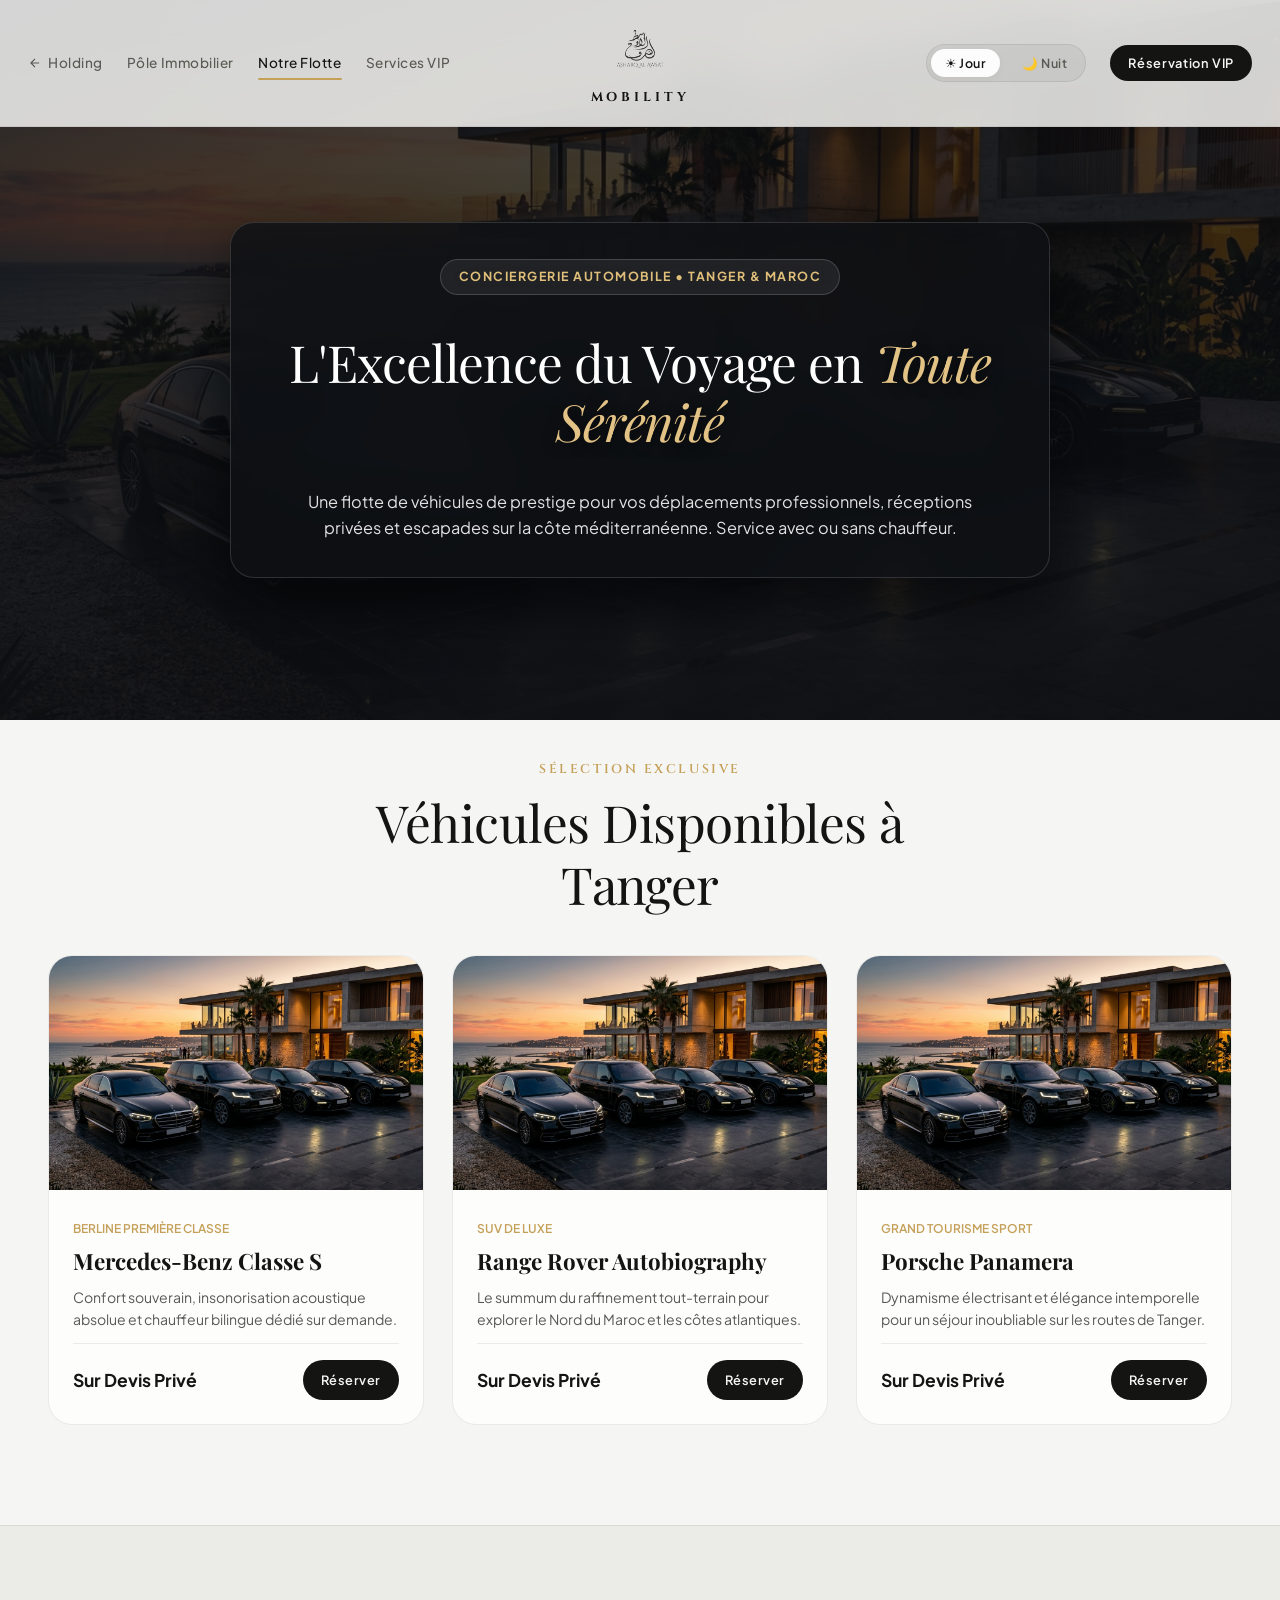
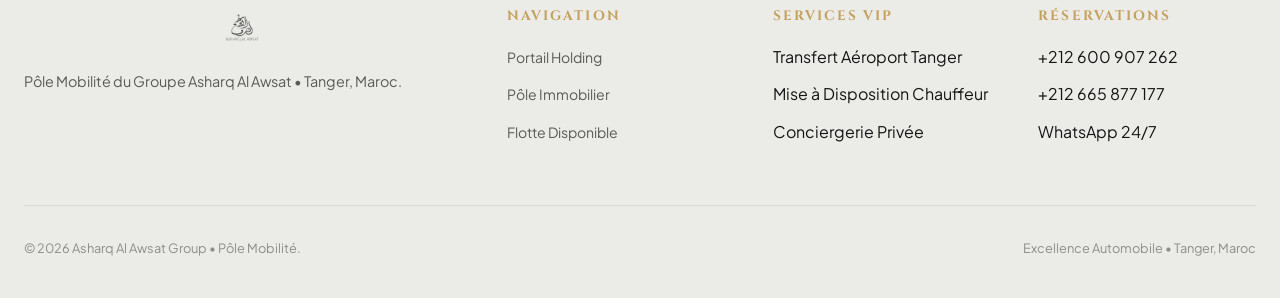
==== car-rental.html @ 219b1d90 "feat: initial commit for Asharq Al Awsat Group Holding website" ====
<!DOCTYPE html>
<html lang="fr" data-theme="dark">
<head>
  <meta charset="UTF-8">
  <meta name="viewport" content="width=device-width, initial-scale=1.0">
  <title>Asharq Al Awsat Group | Pôle Mobilité & Location de Voitures de Prestige</title>
  <meta name="description" content="Asharq Mobility — Flotte de véhicules de luxe, SUV d'exception et services de chauffeur privé à Tanger et aéroport Ibn Battouta.">
  <link rel="icon" type="image/png" href="assets/emblem_gold.png">
  <link rel="stylesheet" href="styles/theme.css">
  <link rel="stylesheet" href="styles/main.css">
  <style>
    .fleet-hero {
      position: relative;
      min-height: 80vh;
      display: flex;
      align-items: center;
      justify-content: center;
      text-align: center;
      padding: 140px 24px 60px;
      overflow: hidden;
    }
    .fleet-hero .hero-backdrop {
      position: absolute;
      inset: 0;
      background-size: cover;
      background-position: center;
      filter: brightness(0.65);
      transform: scale(1.04);
      z-index: 1;
    }
    .fleet-hero .hero-overlay {
      position: absolute;
      inset: 0;
      background: linear-gradient(180deg, rgba(14, 16, 20, 0.6) 0%, rgba(14, 16, 20, 0.85) 100%);
      z-index: 2;
    }
    .fleet-hero .hero-content {
      position: relative;
      z-index: 3;
      max-width: 820px;
      margin: 0 auto;
      padding: 36px 32px;
      border-radius: 24px;
      background: rgba(14, 16, 20, 0.82);
      backdrop-filter: blur(28px);
      -webkit-backdrop-filter: blur(28px);
      border: 1px solid rgba(255, 255, 255, 0.14);
      box-shadow: 0 24px 60px rgba(0, 0, 0, 0.6);
    }
    .fleet-hero .hero-badge {
      display: inline-flex;
      align-items: center;
      gap: 8px;
      padding: 7px 18px;
      border-radius: 9999px;
      background: rgba(255, 255, 255, 0.08);
      border: 1px solid rgba(255, 255, 255, 0.16);
      color: var(--gold-light, #DFBF7A);
      font-size: 0.78rem;
      font-weight: 700;
      letter-spacing: 0.12em;
      text-transform: uppercase;
      margin-bottom: 14px;
    }
    .fleet-hero .hero-title {
      font-family: var(--font-serif);
      font-size: clamp(2rem, 5vw, 3.2rem);
      font-weight: 400;
      line-height: 1.15;
      color: #FFFFFF !important;
      letter-spacing: -0.02em;
      margin: 0;
    }
    .fleet-hero .hero-title em {
      font-style: italic;
      color: #E2C285 !important;
      text-shadow: 0 2px 14px rgba(0, 0, 0, 0.6);
    }
    .fleet-hero .hero-description {
      color: rgba(255, 255, 255, 0.88) !important;
      max-width: 680px;
      margin: 14px auto 0;
      font-size: 1.02rem;
      line-height: 1.6;
    }
    .fleet-grid {
      display: grid;
      grid-template-columns: repeat(3, 1fr);
      gap: 28px;
      max-width: 1400px;
      margin: 40px auto 100px;
      padding: 0 24px;
    }
    .fleet-card {
      background: var(--bg-card);
      border: 1px solid var(--border-subtle);
      border-radius: var(--radius-lg);
      overflow: hidden;
      display: flex;
      flex-direction: column;
      transition: var(--transition-smooth);
    }
    .fleet-card:hover {
      transform: translateY(-6px);
      box-shadow: var(--shadow-lg);
      border-color: var(--border-gold);
    }
    .fleet-card-img {
      aspect-ratio: 16 / 10;
      width: 100%;
      object-fit: cover;
    }
    .fleet-card-body {
      padding: 24px;
      display: flex;
      flex-direction: column;
      gap: 12px;
      flex: 1;
      justify-content: space-between;
    }
    @media (max-width: 992px) {
      .fleet-grid {
        grid-template-columns: 1fr;
      }
    }
    @media (max-width: 768px) {
      .header-container {
        padding: 10px 14px !important;
        display: flex !important;
        justify-content: space-between !important;
        align-items: center !important;
      }
      .brand-center-logo .logo-img {
        height: 42px !important;
      }
      .control-pills {
        display: none !important;
      }
      .btn-portal-switch {
        padding: 8px 14px !important;
        font-size: 0.75rem !important;
        white-space: nowrap !important;
      }
      .fleet-hero {
        padding: 100px 14px 40px !important;
        min-height: auto !important;
      }
      .fleet-hero .hero-content {
        padding: 22px 16px !important;
        border-radius: 20px !important;
      }
      .fleet-hero .hero-title {
        font-size: 1.85rem !important;
      }
      .fleet-hero .hero-description {
        font-size: 0.9rem !important;
      }
      .fleet-grid {
        padding: 0 14px !important;
        gap: 20px !important;
        margin: 24px auto 60px !important;
      }
      .fleet-card-body {
        padding: 20px 16px !important;
      }
      .fleet-card h3 {
        font-size: 1.25rem !important;
      }
    }
  </style>
</head>
<body>

  <!-- Atmos Boot Loader -->
  <div id="boot-loader" aria-hidden="true">
    <div class="loader-inner">
      <div class="loader-row">
        <div class="loader-brand">
          <img src="assets/emblem_gold.png" alt="Asharq Emblem" class="loader-emblem">
          <span class="loader-title">Asharq Group</span>
        </div>
        <div class="loader-count">00</div>
      </div>
      <div class="loader-track">
        <div class="loader-bar"></div>
      </div>
      <p class="loader-tagline">Mobilité d'Exception & Flotte Prestige • Tanger, Maroc</p>
    </div>
  </div>

  <!-- Master Site Header -->
  <header class="site-header">
    <div class="header-container">
      <nav class="nav-left">
        <a href="index.html" class="nav-link" style="display: inline-flex; align-items: center; gap: 6px;">
          <svg width="14" height="14" viewBox="0 0 24 24" fill="none" stroke="currentColor" stroke-width="2"><path d="M19 12H5M12 19l-7-7 7-7"/></svg>
          <span>Holding</span>
        </a>
        <a href="real-estate.html" class="nav-link">Pôle Immobilier</a>
        <a href="#flotte" class="nav-link active">Notre Flotte</a>
        <a href="#services" class="nav-link">Services VIP</a>
      </nav>

      <a href="index.html" class="brand-center-logo" aria-label="Asharq Al Awsat Group">
        <img src="assets/logo_dark.png" alt="Asharq Al Awsat Group" class="logo-img">
        <span class="brand-text">Mobility</span>
      </a>

      <div class="nav-right">
        <div class="control-pills">
          <button type="button" class="btn-pill" data-theme-btn="light">☀️ Jour</button>
          <button type="button" class="btn-pill active" data-theme-btn="dark">🌙 Nuit</button>
        </div>
        <a href="https://wa.me/212600907262?text=Bonjour,%20je%20souhaite%20réserver%20un%20véhicule%20prestige" target="_blank" class="btn-portal-switch">
          <span>Réservation VIP</span>
        </a>
      </div>
    </div>
  </header>

  <main>
    <section class="fleet-hero">
      <div class="hero-backdrop" style="background-image: url('assets/fleet.jpg');"></div>
      <div class="hero-overlay"></div>
      <div class="hero-content">
        <div class="hero-badge">
          <span>Conciergerie Automobile • Tanger & Maroc</span>
        </div>
        <h1 class="hero-title">
          L'Excellence du Voyage en <em>Toute Sérénité</em>
        </h1>
        <p class="hero-description">
          Une flotte de véhicules de prestige pour vos déplacements professionnels, réceptions privées et escapades sur la côte méditerranéenne. Service avec ou sans chauffeur.
        </p>
      </div>
    </section>

    <!-- Fleet Grid -->
    <section id="flotte" style="max-width: 1400px; margin: 0 auto; padding: 40px 24px 0;">
      <div style="text-align: center; max-width: 650px; margin: 0 auto 32px;">
        <span class="section-tag">Sélection Exclusive</span>
        <h2 class="section-heading">Véhicules Disponibles à Tanger</h2>
      </div>

      <div class="fleet-grid">
        <!-- Car 1 -->
        <article class="fleet-card">
          <img src="assets/fleet.jpg" alt="Mercedes-Benz S-Class" class="fleet-card-img">
          <div class="fleet-card-body">
            <div>
              <span style="font-size: 0.75rem; color: var(--gold-primary); text-transform: uppercase; font-weight: 600;">Berline Première Classe</span>
              <h3 style="font-family: var(--font-serif); font-size: 1.4rem; margin-top: 4px;">Mercedes-Benz Classe S</h3>
              <p style="color: var(--text-secondary); font-size: 0.88rem; margin-top: 6px;">
                Confort souverain, insonorisation acoustique absolue et chauffeur bilingue dédié sur demande.
              </p>
            </div>
            <div style="display: flex; justify-content: space-between; align-items: center; border-top: 1px solid var(--border-subtle); padding-top: 16px;">
              <span style="font-weight: 700; color: var(--text-primary); font-size: 1.1rem;">Sur Devis Privé</span>
              <a href="https://wa.me/212600907262?text=Bonjour,%20réservation%20Mercedes%20Classe%20S" target="_blank" class="btn-primary" style="padding: 10px 18px; font-size: 0.8rem;">
                Réserver
              </a>
            </div>
          </div>
        </article>

        <!-- Car 2 -->
        <article class="fleet-card">
          <img src="assets/fleet.jpg" alt="Range Rover Autobiography" class="fleet-card-img">
          <div class="fleet-card-body">
            <div>
              <span style="font-size: 0.75rem; color: var(--gold-primary); text-transform: uppercase; font-weight: 600;">SUV de Luxe</span>
              <h3 style="font-family: var(--font-serif); font-size: 1.4rem; margin-top: 4px;">Range Rover Autobiography</h3>
              <p style="color: var(--text-secondary); font-size: 0.88rem; margin-top: 6px;">
                Le summum du raffinement tout-terrain pour explorer le Nord du Maroc et les côtes atlantiques.
              </p>
            </div>
            <div style="display: flex; justify-content: space-between; align-items: center; border-top: 1px solid var(--border-subtle); padding-top: 16px;">
              <span style="font-weight: 700; color: var(--text-primary); font-size: 1.1rem;">Sur Devis Privé</span>
              <a href="https://wa.me/212600907262?text=Bonjour,%20réservation%20Range%20Rover" target="_blank" class="btn-primary" style="padding: 10px 18px; font-size: 0.8rem;">
                Réserver
              </a>
            </div>
          </div>
        </article>

        <!-- Car 3 -->
        <article class="fleet-card">
          <img src="assets/fleet.jpg" alt="Porsche Panamera" class="fleet-card-img">
          <div class="fleet-card-body">
            <div>
              <span style="font-size: 0.75rem; color: var(--gold-primary); text-transform: uppercase; font-weight: 600;">Grand Tourisme Sport</span>
              <h3 style="font-family: var(--font-serif); font-size: 1.4rem; margin-top: 4px;">Porsche Panamera</h3>
              <p style="color: var(--text-secondary); font-size: 0.88rem; margin-top: 6px;">
                Dynamisme électrisant et élégance intemporelle pour un séjour inoubliable sur les routes de Tanger.
              </p>
            </div>
            <div style="display: flex; justify-content: space-between; align-items: center; border-top: 1px solid var(--border-subtle); padding-top: 16px;">
              <span style="font-weight: 700; color: var(--text-primary); font-size: 1.1rem;">Sur Devis Privé</span>
              <a href="https://wa.me/212600907262?text=Bonjour,%20réservation%20Porsche%20Panamera" target="_blank" class="btn-primary" style="padding: 10px 18px; font-size: 0.8rem;">
                Réserver
              </a>
            </div>
          </div>
        </article>
      </div>
    </section>
  </main>

  <footer class="site-footer">
    <div class="footer-container">
      <div class="footer-brand-col">
        <img src="assets/logo_dark.png" alt="Asharq Al Awsat Group" class="footer-logo-img">
        <p style="color: var(--text-secondary); font-size: 0.9rem;">
          Pôle Mobilité du Groupe Asharq Al Awsat • Tanger, Maroc.
        </p>
      </div>

      <div>
        <h4 class="footer-col-title">Navigation</h4>
        <ul class="footer-nav-list">
          <li><a href="index.html">Portail Holding</a></li>
          <li><a href="real-estate.html">Pôle Immobilier</a></li>
          <li><a href="#flotte">Flotte Disponible</a></li>
        </ul>
      </div>

      <div>
        <h4 class="footer-col-title">Services VIP</h4>
        <ul class="footer-nav-list">
          <li>Transfert Aéroport Tanger</li>
          <li>Mise à Disposition Chauffeur</li>
          <li>Conciergerie Privée</li>
        </ul>
      </div>

      <div>
        <h4 class="footer-col-title">Réservations</h4>
        <ul class="footer-nav-list">
          <li>+212 600 907 262</li>
          <li>+212 665 877 177</li>
          <li>WhatsApp 24/7</li>
        </ul>
      </div>
    </div>

    <div class="footer-bottom-row">
      <div>© 2026 Asharq Al Awsat Group • Pôle Mobilité.</div>
      <div>Excellence Automobile • Tanger, Maroc</div>
    </div>
  </footer>

  <script src="js/app.js"></script>
</body>
</html>
---- styles/theme.css ----
/* Asharq Al Awsat Group — Design Tokens & Theme Engine
   Inspired by Atmos Gallery & Apple Human Interface Guidelines */

@import url('https://fonts.googleapis.com/css2?family=Plus+Jakarta+Sans:wght@300;400;500;600;700&family=Playfair+Display:ital,wght@0,400;0,600;1,400&family=Cinzel:wght@400;500;600;700&display=swap');

:root {
  /* Common Brand Colors */
  --gold-primary: #C5A059;
  --gold-light: #DFBF7A;
  --gold-dark: #9E7D36;
  --gold-glow: rgba(197, 160, 89, 0.25);
  
  /* Font Stacks */
  --font-sans: 'Plus Jakarta Sans', system-ui, -apple-system, BlinkMacSystemFont, 'Segoe UI', Roboto, sans-serif;
  --font-serif: 'Playfair Display', Georgia, serif;
  --font-display: 'Cinzel', 'Playfair Display', Georgia, serif;

  /* Default Light Theme Tokens (Atmos Inspired: #F5F5F3 surface) */
  --bg-primary: #F5F5F3;
  --bg-secondary: #EBEBE8;
  --bg-tertiary: #E2E2DE;
  --bg-card: rgba(255, 255, 255, 0.75);
  --bg-card-hover: rgba(255, 255, 255, 0.95);
  
  --text-primary: #141413;
  --text-secondary: #5A5A55;
  --text-muted: #8E8E88;
  
  --border-subtle: rgba(20, 20, 19, 0.08);
  --border-medium: rgba(20, 20, 19, 0.16);
  --border-gold: rgba(197, 160, 89, 0.35);

  --glass-bg: rgba(245, 245, 243, 0.75);
  --glass-border: rgba(255, 255, 255, 0.6);
  --glass-shadow: 0 20px 40px rgba(0, 0, 0, 0.04);
  
  --nav-bg: rgba(245, 245, 243, 0.85);
  --badge-bg: rgba(20, 20, 19, 0.05);

  --loader-bg: #F5F5F3;
  --loader-ink: #141413;
  --loader-track: rgba(20, 20, 19, 0.12);

  --shadow-sm: 0 2px 8px rgba(0, 0, 0, 0.04);
  --shadow-md: 0 12px 32px rgba(0, 0, 0, 0.06);
  --shadow-lg: 0 24px 64px rgba(0, 0, 0, 0.08);

  --radius-sm: 8px;
  --radius-md: 16px;
  --radius-lg: 24px;
  --radius-full: 9999px;
  
  --transition-smooth: all 0.4s cubic-bezier(0.16, 1, 0.3, 1);
  --transition-fast: all 0.2s cubic-bezier(0.16, 1, 0.3, 1);
}

/* Dark / Night Mode Tokens (Atmos Inspired: #141413 ground) */
[data-theme="dark"] {
  --bg-primary: #141413;
  --bg-secondary: #1C1B1A;
  --bg-tertiary: #262524;
  --bg-card: rgba(28, 27, 26, 0.7);
  --bg-card-hover: rgba(38, 37, 36, 0.85);

  --text-primary: #F3F3EF;
  --text-secondary: #A8A8A2;
  --text-muted: #6B6B66;

  --border-subtle: rgba(243, 243, 239, 0.08);
  --border-medium: rgba(243, 243, 239, 0.16);
  --border-gold: rgba(197, 160, 89, 0.35);

  --glass-bg: rgba(20, 20, 19, 0.75);
  --glass-border: rgba(255, 255, 255, 0.08);
  --glass-shadow: 0 24px 48px rgba(0, 0, 0, 0.4);

  --nav-bg: rgba(20, 20, 19, 0.85);
  --badge-bg: rgba(255, 255, 255, 0.06);

  --loader-bg: #141413;
  --loader-ink: #F3F3EF;
  --loader-track: rgba(255, 255, 255, 0.15);

  --shadow-sm: 0 2px 10px rgba(0, 0, 0, 0.3);
  --shadow-md: 0 16px 40px rgba(0, 0, 0, 0.45);
  --shadow-lg: 0 32px 80px rgba(0, 0, 0, 0.6);
}

/* Base Reset & Core Typography */
*, *::before, *::after {
  box-sizing: border-box;
  margin: 0;
  padding: 0;
}

html {
  font-family: var(--font-sans);
  background-color: var(--bg-primary);
  color: var(--text-primary);
  scroll-behavior: smooth;
  -webkit-font-smoothing: antialiased;
  -moz-osx-font-smoothing: grayscale;
  transition: background-color 0.4s ease, color 0.4s ease;
}

body {
  min-height: 100vh;
  line-height: 1.6;
  overflow-x: hidden;
  background-color: var(--bg-primary);
  color: var(--text-primary);
}

a {
  color: inherit;
  text-decoration: none;
}

img {
  max-width: 100%;
  display: block;
}

button {
  font-family: inherit;
  cursor: pointer;
  border: none;
  background: none;
}
---- styles/main.css ----
/* Asharq Al Awsat Group — Master Component & Interactive Styles */

/* ==========================================================================
   1. Atmos-Inspired Boot Loader
   ========================================================================== */
#boot-loader {
  position: fixed;
  inset: 0;
  z-index: 9999;
  background-color: var(--loader-bg);
  color: var(--loader-ink);
  display: flex;
  flex-direction: column;
  justify-content: center;
  align-items: center;
  transition: opacity 0.8s cubic-bezier(0.16, 1, 0.3, 1), 
              visibility 0.8s cubic-bezier(0.16, 1, 0.3, 1);
  will-change: opacity, transform;
}

#boot-loader.loader-hidden {
  opacity: 0;
  visibility: hidden;
  pointer-events: none;
}

.loader-inner {
  width: 90%;
  max-width: 480px;
  display: flex;
  flex-direction: column;
  gap: 28px;
}

.loader-row {
  display: flex;
  justify-content: space-between;
  align-items: flex-end;
}

.loader-brand {
  display: flex;
  align-items: center;
  gap: 14px;
}

.loader-emblem {
  width: 42px;
  height: 42px;
  object-fit: contain;
}

.loader-title {
  font-family: var(--font-display);
  font-size: 0.95rem;
  letter-spacing: 0.15em;
  text-transform: uppercase;
  color: var(--loader-ink);
  font-weight: 600;
}

.loader-count {
  font-family: var(--font-sans);
  font-size: clamp(2.5rem, 5vw, 3.8rem);
  font-weight: 300;
  letter-spacing: -0.04em;
  line-height: 1;
  font-variant-numeric: tabular-nums;
  color: var(--loader-ink);
}

.loader-track {
  width: 100%;
  height: 2px;
  background-color: var(--loader-track);
  overflow: hidden;
  border-radius: var(--radius-full);
}

.loader-bar {
  width: 100%;
  height: 100%;
  background: linear-gradient(90deg, var(--loader-ink) 0%, var(--gold-primary) 100%);
  transform-origin: left center;
  transform: scaleX(0);
  transition: transform 0.08s linear;
}

.loader-tagline {
  font-size: 0.8rem;
  letter-spacing: 0.1em;
  text-transform: uppercase;
  color: var(--text-muted);
  text-align: center;
}

/* ==========================================================================
   2. Master Header & Navigation (Centered Logo)
   ========================================================================== */
.site-header {
  position: fixed;
  top: 0;
  left: 0;
  right: 0;
  z-index: 100;
  backdrop-filter: blur(20px);
  -webkit-backdrop-filter: blur(20px);
  background-color: var(--nav-bg);
  border-bottom: 1px solid var(--border-subtle);
  transition: var(--transition-smooth);
}

.header-container {
  max-width: 1440px;
  margin: 0 auto;
  padding: 12px 28px;
  display: grid;
  grid-template-columns: 1fr auto 1fr;
  align-items: center;
}

.nav-left, .nav-right {
  display: flex;
  align-items: center;
  gap: 24px;
}

.nav-right {
  justify-content: flex-end;
}

.nav-link {
  font-size: 0.85rem;
  font-weight: 500;
  letter-spacing: 0.04em;
  color: var(--text-secondary);
  transition: var(--transition-fast);
  position: relative;
  padding: 6px 0;
}

.nav-link:hover, .nav-link.active {
  color: var(--text-primary);
}

.nav-link.active::after {
  content: '';
  position: absolute;
  bottom: 0;
  left: 0;
  width: 100%;
  height: 2px;
  background-color: var(--gold-primary);
  border-radius: 2px;
}

/* Centered Master Logo Lockup */
.brand-center-logo {
  display: flex;
  flex-direction: column;
  align-items: center;
  justify-content: center;
  text-align: center;
  padding: 6px 20px;
  transition: transform 0.3s cubic-bezier(0.16, 1, 0.3, 1);
}

.brand-center-logo:hover {
  transform: scale(1.04);
}

.brand-center-logo .logo-img {
  height: 68px;
  width: auto;
  max-width: 220px;
  object-fit: contain;
  transition: filter 0.4s ease;
}

.brand-center-logo .brand-text {
  font-family: var(--font-display);
  font-size: 0.8rem;
  font-weight: 700;
  letter-spacing: 0.3em;
  text-transform: uppercase;
  margin-top: 2px;
  color: var(--text-primary);
}

/* Theme Toggle & Touch Mode Switchers */
.control-pills {
  display: flex;
  align-items: center;
  gap: 8px;
  background: var(--badge-bg);
  padding: 4px;
  border-radius: var(--radius-full);
  border: 1px solid var(--border-subtle);
}

.btn-pill {
  display: inline-flex;
  align-items: center;
  gap: 6px;
  padding: 6px 14px;
  border-radius: var(--radius-full);
  font-size: 0.78rem;
  font-weight: 600;
  letter-spacing: 0.04em;
  color: var(--text-secondary);
  transition: var(--transition-fast);
}

.btn-pill:hover {
  color: var(--text-primary);
}

.btn-pill.active {
  background: var(--bg-card-hover);
  color: var(--text-primary);
  box-shadow: var(--shadow-sm);
}

/* Language & Portal Switcher */
.btn-portal-switch {
  display: inline-flex;
  align-items: center;
  gap: 8px;
  padding: 8px 18px;
  background: var(--text-primary);
  color: var(--bg-primary);
  font-size: 0.8rem;
  font-weight: 600;
  letter-spacing: 0.05em;
  border-radius: var(--radius-full);
  transition: var(--transition-fast);
}

.btn-portal-switch:hover {
  opacity: 0.9;
  transform: translateY(-1px);
}

/* ==========================================================================
   3. Hero Sections
   ========================================================================== */
.hero-holding {
  position: relative;
  min-height: 90vh;
  display: flex;
  align-items: center;
  justify-content: center;
  text-align: center;
  padding: 140px 24px 80px;
  overflow: hidden;
}

.hero-backdrop {
  position: absolute;
  inset: 0;
  background-size: cover;
  background-position: center;
  filter: brightness(0.78);
  transform: scale(1.05);
  animation: heroSubtleZoom 20s infinite alternate ease-in-out;
  z-index: 1;
}

[data-theme="dark"] .hero-backdrop {
  filter: brightness(0.48);
}

@keyframes heroSubtleZoom {
  0% { transform: scale(1); }
  100% { transform: scale(1.06); }
}

.hero-overlay {
  position: absolute;
  inset: 0;
  background: radial-gradient(circle at center, transparent 20%, var(--bg-primary) 95%),
              linear-gradient(to bottom, rgba(20,20,19,0.2) 0%, var(--bg-primary) 96%);
  z-index: 2;
}

[data-theme="dark"] .hero-overlay {
  background: radial-gradient(circle at center, rgba(20,20,19,0.6) 10%, var(--bg-primary) 95%),
              linear-gradient(to bottom, rgba(20,20,19,0.7) 0%, var(--bg-primary) 98%);
}

.hero-content {
  position: relative;
  z-index: 3;
  max-width: 960px;
  display: flex;
  flex-direction: column;
  align-items: center;
  gap: 24px;
}

.hero-badge {
  display: inline-flex;
  align-items: center;
  gap: 10px;
  padding: 8px 20px;
  background: var(--glass-bg);
  border: 1px solid var(--border-gold);
  border-radius: var(--radius-full);
  font-size: 0.8rem;
  letter-spacing: 0.15em;
  text-transform: uppercase;
  color: var(--gold-primary);
  backdrop-filter: blur(12px);
  font-weight: 600;
}

.hero-title {
  font-family: var(--font-serif);
  font-size: clamp(2.5rem, 6vw, 4.8rem);
  font-weight: 400;
  line-height: 1.15;
  letter-spacing: -0.02em;
  color: var(--text-primary);
}

.hero-title em {
  font-family: var(--font-serif);
  font-style: italic;
  color: var(--gold-primary);
}

.hero-description {
  font-size: clamp(1rem, 1.8vw, 1.25rem);
  color: var(--text-secondary);
  max-width: 720px;
  line-height: 1.6;
}

.hero-cta-group {
  display: flex;
  flex-wrap: wrap;
  gap: 16px;
  justify-content: center;
  margin-top: 12px;
}

.btn-primary {
  padding: 14px 32px;
  background: var(--text-primary);
  color: var(--bg-primary);
  border-radius: var(--radius-full);
  font-size: 0.9rem;
  font-weight: 600;
  letter-spacing: 0.04em;
  transition: var(--transition-fast);
  display: inline-flex;
  align-items: center;
  gap: 10px;
}

.btn-primary:hover {
  transform: translateY(-2px);
  box-shadow: var(--shadow-md);
  opacity: 0.92;
}

.btn-secondary {
  padding: 14px 32px;
  background: var(--glass-bg);
  color: var(--text-primary);
  border: 1px solid var(--border-medium);
  border-radius: var(--radius-full);
  font-size: 0.9rem;
  font-weight: 600;
  letter-spacing: 0.04em;
  backdrop-filter: blur(12px);
  transition: var(--transition-fast);
  display: inline-flex;
  align-items: center;
  gap: 10px;
}

.btn-secondary:hover {
  background: var(--bg-card-hover);
  border-color: var(--text-primary);
  transform: translateY(-2px);
}

/* ==========================================================================
   4. Our Story / Heritage Section
   ========================================================================== */
.section-story {
  padding: 120px 24px;
  max-width: 1320px;
  margin: 0 auto;
}

.section-tag {
  font-family: var(--font-display);
  font-size: 0.8rem;
  letter-spacing: 0.2em;
  text-transform: uppercase;
  color: var(--gold-primary);
  font-weight: 600;
  display: block;
  margin-bottom: 12px;
}

.section-heading {
  font-family: var(--font-serif);
  font-size: clamp(2rem, 4vw, 3.2rem);
  font-weight: 400;
  line-height: 1.2;
  letter-spacing: -0.01em;
  margin-bottom: 24px;
}

.story-grid {
  display: grid;
  grid-template-columns: 1.1fr 0.9fr;
  gap: 60px;
  align-items: center;
  margin-top: 48px;
}

.story-narrative {
  display: flex;
  flex-direction: column;
  gap: 24px;
  font-size: 1.1rem;
  color: var(--text-secondary);
}

.story-narrative p strong {
  color: var(--text-primary);
  font-weight: 600;
}

.story-quote {
  border-left: 2px solid var(--gold-primary);
  padding-left: 24px;
  font-family: var(--font-serif);
  font-size: 1.25rem;
  font-style: italic;
  color: var(--text-primary);
  margin: 16px 0;
}

.values-grid {
  display: grid;
  grid-template-columns: repeat(2, 1fr);
  gap: 20px;
}

.value-card {
  background: var(--bg-card);
  border: 1px solid var(--border-subtle);
  border-radius: var(--radius-md);
  padding: 32px 24px;
  transition: var(--transition-smooth);
}

.value-card:hover {
  background: var(--bg-card-hover);
  border-color: var(--border-gold);
  transform: translateY(-4px);
  box-shadow: var(--shadow-md);
}

.value-num {
  font-family: var(--font-display);
  font-size: 0.9rem;
  color: var(--gold-primary);
  font-weight: 600;
  margin-bottom: 8px;
}

.value-title {
  font-size: 1.2rem;
  font-weight: 600;
  margin-bottom: 8px;
  color: var(--text-primary);
}

.value-desc {
  font-size: 0.9rem;
  color: var(--text-secondary);
  line-height: 1.5;
}

/* ==========================================================================
   5. Our Activities / Sectors (Rental Car + Real Estate)
   ========================================================================== */
.section-activities {
  padding: 100px 24px;
  background-color: var(--bg-secondary);
  border-top: 1px solid var(--border-subtle);
  border-bottom: 1px solid var(--border-subtle);
}

.activities-container {
  max-width: 1320px;
  margin: 0 auto;
}

.activities-grid {
  display: grid;
  grid-template-columns: repeat(2, 1fr);
  gap: 32px;
  margin-top: 48px;
}

.activity-card {
  position: relative;
  border-radius: var(--radius-lg);
  overflow: hidden;
  background: var(--bg-primary);
  border: 1px solid var(--border-subtle);
  display: flex;
  flex-direction: column;
  transition: var(--transition-smooth);
  box-shadow: var(--shadow-sm);
}

.activity-card:hover {
  transform: translateY(-6px);
  box-shadow: var(--shadow-lg);
  border-color: var(--border-gold);
}

.activity-img-wrapper {
  position: relative;
  width: 100%;
  aspect-ratio: 16 / 10;
  overflow: hidden;
}

.activity-img-wrapper img {
  width: 100%;
  height: 100%;
  object-fit: cover;
  transition: transform 0.8s cubic-bezier(0.16, 1, 0.3, 1);
}

.activity-card:hover .activity-img-wrapper img {
  transform: scale(1.05);
}

.activity-badge {
  position: absolute;
  top: 20px;
  left: 20px;
  padding: 6px 14px;
  background: rgba(20, 20, 19, 0.7);
  color: #F3F3EF;
  backdrop-filter: blur(8px);
  border-radius: var(--radius-full);
  font-size: 0.75rem;
  letter-spacing: 0.1em;
  text-transform: uppercase;
  font-weight: 600;
}

.activity-badge.featured {
  background: var(--gold-primary);
  color: #141413;
}

.activity-content {
  padding: 32px;
  display: flex;
  flex-direction: column;
  flex: 1;
  justify-content: space-between;
}

.activity-header h3 {
  font-family: var(--font-serif);
  font-size: 1.8rem;
  font-weight: 400;
  margin-bottom: 12px;
}

.activity-header p {
  color: var(--text-secondary);
  font-size: 0.95rem;
  line-height: 1.6;
  margin-bottom: 24px;
}

.activity-stats {
  display: flex;
  gap: 24px;
  margin-bottom: 28px;
  padding-top: 16px;
  border-top: 1px solid var(--border-subtle);
}

.stat-item {
  display: flex;
  flex-direction: column;
}

.stat-val {
  font-size: 1.1rem;
  font-weight: 700;
  color: var(--text-primary);
}

.stat-lbl {
  font-size: 0.75rem;
  color: var(--text-muted);
  text-transform: uppercase;
  letter-spacing: 0.05em;
}

.activity-card-btn {
  display: inline-flex;
  align-items: center;
  justify-content: space-between;
  width: 100%;
  padding: 16px 24px;
  background: var(--text-primary);
  color: var(--bg-primary);
  border-radius: var(--radius-md);
  font-size: 0.9rem;
  font-weight: 600;
  letter-spacing: 0.04em;
  transition: var(--transition-fast);
}

.activity-card-btn:hover {
  background: var(--gold-primary);
  color: #141413;
}

/* ==========================================================================
   6. Real Estate Showcase (Atmos Touch / Night Mode)
   ========================================================================== */
.real-estate-view-controls {
  display: flex;
  justify-content: space-between;
  align-items: center;
  padding: 20px 24px;
  max-width: 1440px;
  margin: 100px auto 20px;
}

.view-mode-tabs {
  display: flex;
  gap: 8px;
  background: var(--bg-secondary);
  padding: 4px;
  border-radius: var(--radius-full);
}

.projects-stream {
  max-width: 1440px;
  margin: 0 auto;
  padding: 20px 24px 100px;
}

/* Grid Mode Layout */
.projects-grid {
  display: grid;
  grid-template-columns: repeat(3, 1fr);
  gap: 28px;
}

/* Touch / Card Stream Mode (Atmos feel) */
.touch-mode .projects-grid {
  display: flex;
  overflow-x: auto;
  scroll-snap-type: x mandatory;
  padding-bottom: 32px;
  gap: 32px;
}

.touch-mode .project-item-card {
  min-width: clamp(340px, 45vw, 540px);
  scroll-snap-align: center;
}

.project-item-card {
  background: var(--bg-card);
  border: 1px solid var(--border-subtle);
  border-radius: var(--radius-lg);
  overflow: hidden;
  display: flex;
  flex-direction: column;
  transition: var(--transition-smooth);
}

.project-item-card:hover {
  transform: translateY(-8px);
  border-color: var(--border-gold);
  box-shadow: var(--shadow-lg);
}

.project-media-wrapper {
  position: relative;
  aspect-ratio: 16 / 11;
  overflow: hidden;
}

.project-media-wrapper img {
  width: 100%;
  height: 100%;
  object-fit: cover;
  transition: transform 0.9s cubic-bezier(0.16, 1, 0.3, 1);
}

.project-item-card:hover .project-media-wrapper img {
  transform: scale(1.06);
}

.project-price-badge {
  position: absolute;
  bottom: 16px;
  right: 16px;
  padding: 8px 16px;
  background: rgba(20, 20, 19, 0.85);
  color: var(--gold-light);
  backdrop-filter: blur(12px);
  border-radius: var(--radius-full);
  font-weight: 700;
  font-size: 0.85rem;
  letter-spacing: 0.02em;
  border: 1px solid var(--border-gold);
}

.project-details {
  padding: 28px;
  display: flex;
  flex-direction: column;
  gap: 16px;
  flex: 1;
}

.project-tag-row {
  display: flex;
  justify-content: space-between;
  align-items: center;
}

.project-location {
  font-size: 0.78rem;
  letter-spacing: 0.1em;
  text-transform: uppercase;
  color: var(--text-muted);
  font-weight: 600;
}

.project-status {
  font-size: 0.72rem;
  padding: 4px 10px;
  background: var(--badge-bg);
  border-radius: var(--radius-full);
  color: var(--gold-primary);
  font-weight: 600;
}

.project-title {
  font-family: var(--font-serif);
  font-size: 1.6rem;
  font-weight: 400;
}

.project-summary {
  font-size: 0.9rem;
  color: var(--text-secondary);
  line-height: 1.55;
}

.specs-pill-list {
  display: flex;
  flex-wrap: wrap;
  gap: 8px;
  margin-top: 4px;
}

.spec-pill {
  font-size: 0.75rem;
  padding: 6px 12px;
  background: var(--bg-secondary);
  border-radius: var(--radius-sm);
  color: var(--text-secondary);
}

.project-actions {
  display: flex;
  gap: 12px;
  margin-top: 12px;
}

.btn-inspect {
  flex: 1;
  padding: 12px;
  text-align: center;
  background: var(--text-primary);
  color: var(--bg-primary);
  border-radius: var(--radius-sm);
  font-size: 0.85rem;
  font-weight: 600;
  transition: var(--transition-fast);
}

.btn-inspect:hover {
  background: var(--gold-primary);
  color: #141413;
}

.btn-whatsapp-direct {
  width: 44px;
  height: 44px;
  display: flex;
  align-items: center;
  justify-content: center;
  background: #25D366;
  color: white;
  border-radius: var(--radius-sm);
  font-size: 1.2rem;
  transition: var(--transition-fast);
}

.btn-whatsapp-direct:hover {
  transform: scale(1.05);
  box-shadow: 0 4px 12px rgba(37, 211, 102, 0.4);
}

/* ==========================================================================
   7. Inspection Modal & Drawer (Atmos style)
   ========================================================================== */
.modal-backdrop {
  position: fixed;
  inset: 0;
  z-index: 2000;
  background: rgba(0, 0, 0, 0.75);
  backdrop-filter: blur(12px);
  display: flex;
  align-items: center;
  justify-content: center;
  padding: 24px;
  opacity: 0;
  visibility: hidden;
  transition: opacity 0.4s ease, visibility 0.4s ease;
}

.modal-backdrop.modal-open {
  opacity: 1;
  visibility: visible;
}

.modal-sheet {
  background: var(--bg-primary);
  border: 1px solid var(--border-medium);
  border-radius: var(--radius-lg);
  width: 100%;
  max-width: 900px;
  max-height: 90vh;
  overflow-y: auto;
  box-shadow: var(--shadow-lg);
  transform: translateY(20px);
  transition: transform 0.4s cubic-bezier(0.16, 1, 0.3, 1);
  display: flex;
  flex-direction: column;
}

.modal-backdrop.modal-open .modal-sheet {
  transform: translateY(0);
}

.modal-header {
  padding: 24px 32px;
  border-bottom: 1px solid var(--border-subtle);
  display: flex;
  justify-content: space-between;
  align-items: center;
}

.modal-close-btn {
  font-size: 1.5rem;
  width: 36px;
  height: 36px;
  display: flex;
  align-items: center;
  justify-content: center;
  border-radius: var(--radius-full);
  background: var(--bg-secondary);
  color: var(--text-primary);
  transition: var(--transition-fast);
}

.modal-close-btn:hover {
  background: var(--border-medium);
}

.modal-body {
  padding: 32px;
  display: flex;
  flex-direction: column;
  gap: 28px;
}

.modal-gallery-carousel {
  width: 100%;
  aspect-ratio: 16 / 9;
  border-radius: var(--radius-md);
  overflow: hidden;
  background: #000;
  position: relative;
}

.modal-gallery-carousel img {
  width: 100%;
  height: 100%;
  object-fit: cover;
}

.modal-specs-table {
  width: 100%;
  border-collapse: collapse;
}

.modal-specs-table tr {
  border-bottom: 1px solid var(--border-subtle);
}

.modal-specs-table td {
  padding: 12px 0;
  font-size: 0.9rem;
}

.modal-specs-table td:first-child {
  color: var(--text-muted);
  width: 40%;
}

.modal-specs-table td:last-child {
  font-weight: 600;
  color: var(--text-primary);
}

/* ==========================================================================
   8. Footer & Social Elements
   ========================================================================== */
.site-footer {
  background-color: var(--bg-secondary);
  border-top: 1px solid var(--border-subtle);
  padding: 80px 24px 40px;
}

.footer-container {
  max-width: 1320px;
  margin: 0 auto;
  display: grid;
  grid-template-columns: 2fr 1fr 1fr 1fr;
  gap: 48px;
  margin-bottom: 60px;
}

.footer-brand-col {
  display: flex;
  flex-direction: column;
  gap: 16px;
}

.footer-logo-img {
  height: 48px;
  width: auto;
  object-fit: contain;
}

.footer-col-title {
  font-family: var(--font-display);
  font-size: 0.85rem;
  letter-spacing: 0.15em;
  text-transform: uppercase;
  margin-bottom: 16px;
  color: var(--gold-primary);
}

.footer-nav-list {
  list-style: none;
  display: flex;
  flex-direction: column;
  gap: 12px;
}

.footer-nav-list a {
  font-size: 0.88rem;
  color: var(--text-secondary);
  transition: var(--transition-fast);
}

.footer-nav-list a:hover {
  color: var(--text-primary);
}

.footer-bottom-row {
  max-width: 1320px;
  margin: 0 auto;
  padding-top: 32px;
  border-top: 1px solid var(--border-subtle);
  display: flex;
  justify-content: space-between;
  align-items: center;
  font-size: 0.8rem;
  color: var(--text-muted);
}

/* ==========================================================================
   9. Mobile Responsiveness
   ========================================================================== */
@media (max-width: 992px) {
  .header-container {
    grid-template-columns: auto 1fr auto;
    gap: 16px;
  }
  
  .nav-left {
    display: none;
  }
  
  .story-grid {
    grid-template-columns: 1fr;
    gap: 40px;
  }
  
  .activities-grid {
    grid-template-columns: 1fr;
  }
  
  .projects-grid {
    grid-template-columns: 1fr;
  }
  
  .footer-container {
    grid-template-columns: 1fr 1fr;
  }
}

@media (max-width: 600px) {
  .header-container {
    padding: 10px 14px;
    display: flex;
    justify-content: space-between;
    align-items: center;
  }

  .brand-center-logo .logo-img {
    height: 46px;
    max-width: 140px;
  }

  .nav-right {
    gap: 8px;
  }

  .control-pills {
    display: none;
  }

  .btn-portal-switch {
    padding: 7px 14px;
    font-size: 0.75rem;
    white-space: nowrap;
  }

  .fleet-hero {
    padding: 110px 16px 50px;
    min-height: 70vh;
  }

  .hero-content {
    background: rgba(20, 20, 19, 0.78);
    backdrop-filter: blur(24px);
    -webkit-backdrop-filter: blur(24px);
    border: 1px solid rgba(255, 255, 255, 0.12);
    border-radius: var(--radius-lg);
    padding: 24px 18px;
    box-shadow: 0 16px 40px rgba(0, 0, 0, 0.4);
  }

  .hero-title {
    font-size: clamp(1.7rem, 6vw, 2.2rem);
    line-height: 1.2;
    color: #FFFFFF !important;
  }

  .hero-title em {
    color: var(--gold-light) !important;
    text-shadow: 0 2px 12px rgba(0, 0, 0, 0.6);
  }

  .hero-description {
    font-size: 0.88rem;
    line-height: 1.55;
    color: rgba(255, 255, 255, 0.88) !important;
  }

  .fleet-card h3 {
    font-size: 1.25rem !important;
    word-break: normal;
  }

  .fleet-grid {
    padding: 0 16px;
    gap: 20px;
    margin: 24px auto 60px;
  }

  .values-grid {
    grid-template-columns: 1fr;
  }
  
  .footer-container {
    grid-template-columns: 1fr;
  }
  
  .footer-bottom-row {
    flex-direction: column;
    gap: 16px;
    text-align: center;
  }
}
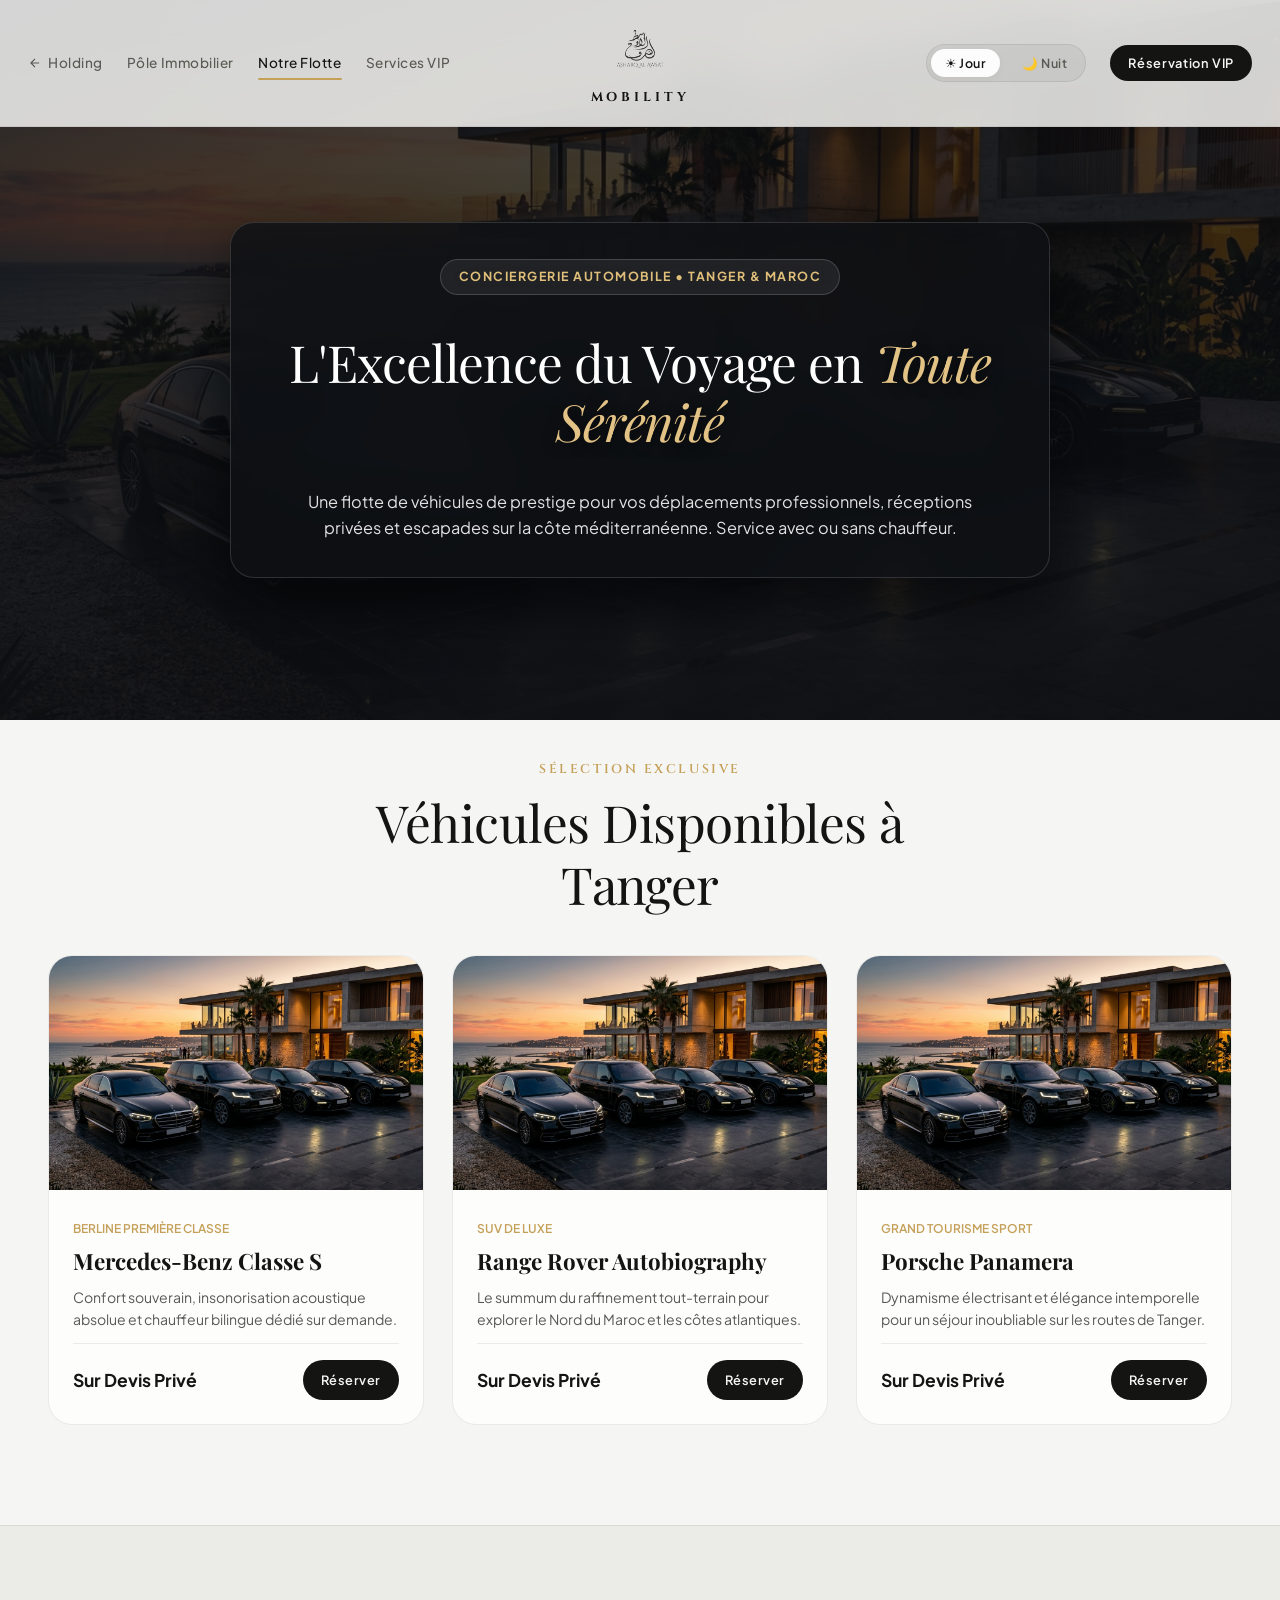
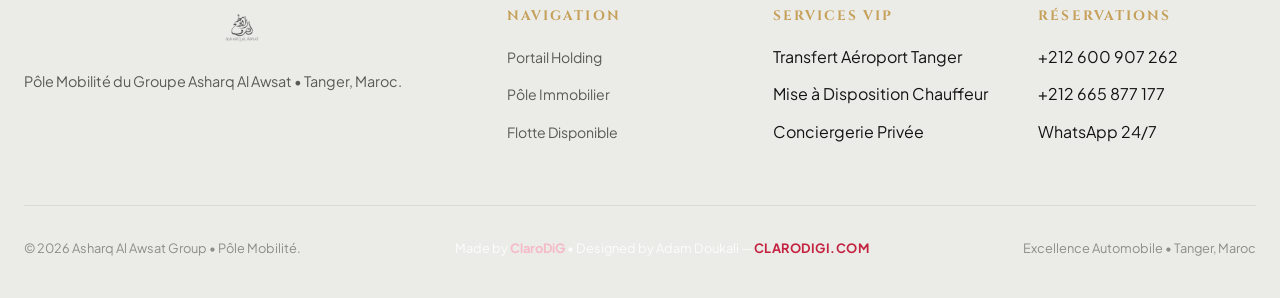
==== commit 8ad2509d: "feat(branding): add ClaroDiG and Adam Doukali attribution with CLARODIGI.COM and change gold to roya" ====
--- a/car-rental.html
+++ b/car-rental.html
@@ -345,6 +345,7 @@
 
     <div class="footer-bottom-row">
       <div>© 2026 Asharq Al Awsat Group • Pôle Mobilité.</div>
+      <div style="color: rgba(255,255,255,0.85);">Made by <a href="https://clarodigi.com" target="_blank" rel="noopener" style="color: #f5bac5; text-decoration: none; font-weight: 700;">ClaroDiG</a> • Designed by Adam Doukali — <a href="https://clarodigi.com" target="_blank" rel="noopener" style="color: #c42340; text-decoration: none; font-weight: 700; letter-spacing: 0.5px;">CLARODIGI.COM</a></div>
       <div>Excellence Automobile • Tanger, Maroc</div>
     </div>
   </footer>
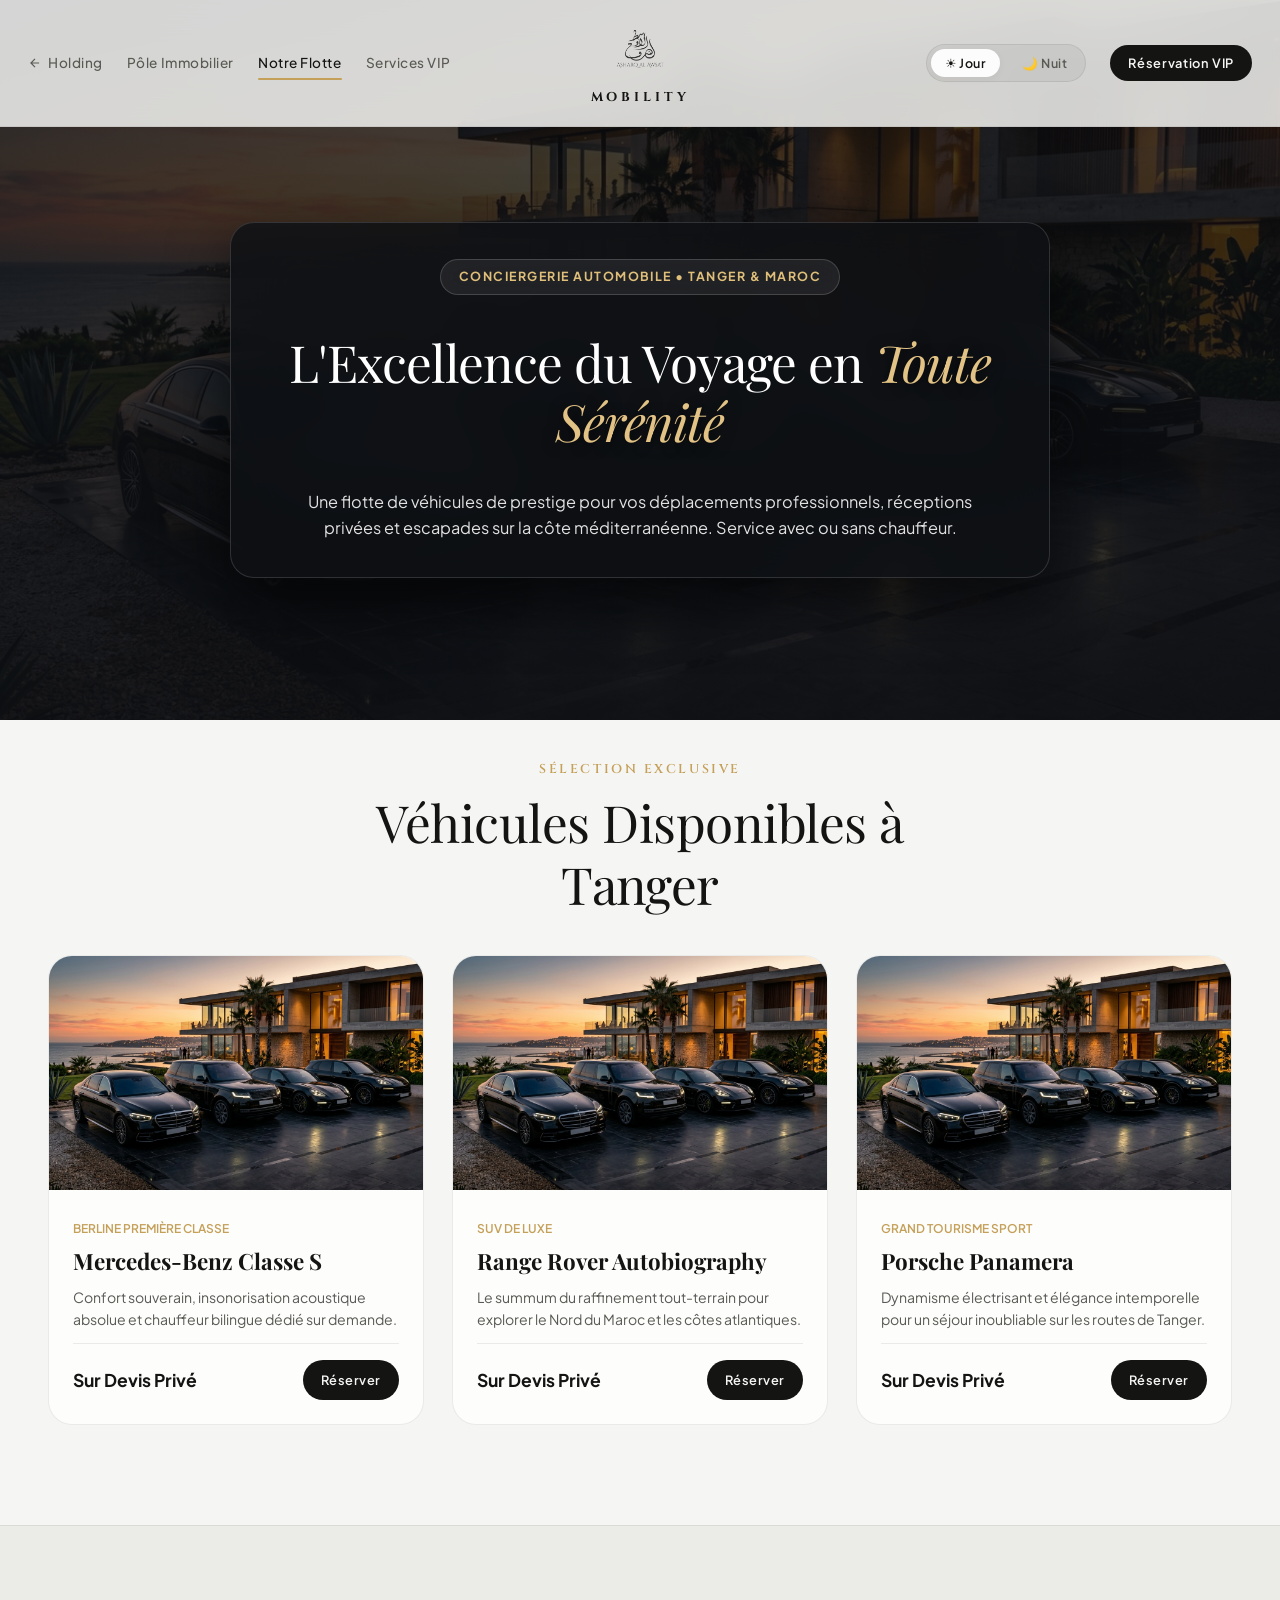
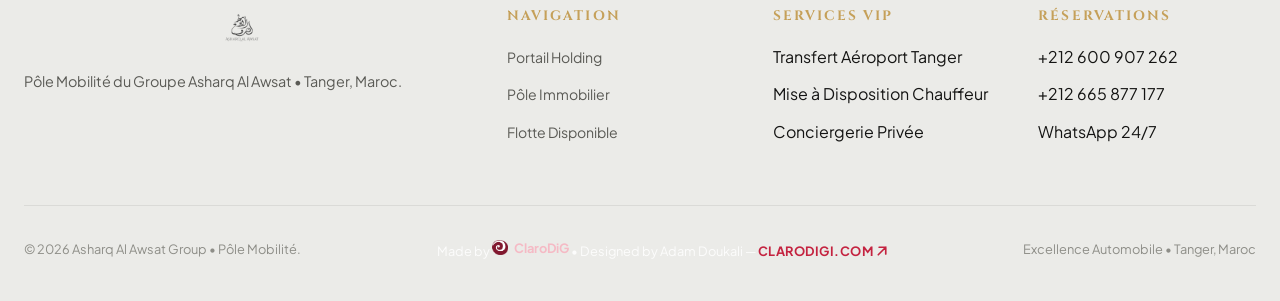
==== commit 4329c39e: "feat(branding): add official ClaroDiG logo, clickable redirection, and enhanced easter egg" ====
--- a/car-rental.html
+++ b/car-rental.html
@@ -345,7 +345,7 @@
 
     <div class="footer-bottom-row">
       <div>© 2026 Asharq Al Awsat Group • Pôle Mobilité.</div>
-      <div style="color: rgba(255,255,255,0.85);">Made by <a href="https://clarodigi.com" target="_blank" rel="noopener" style="color: #f5bac5; text-decoration: none; font-weight: 700;">ClaroDiG</a> • Designed by Adam Doukali — <a href="https://clarodigi.com" target="_blank" rel="noopener" style="color: #c42340; text-decoration: none; font-weight: 700; letter-spacing: 0.5px;">CLARODIGI.COM</a></div>
+      <div style="color: rgba(255,255,255,0.85);">Made by <a href="https://clarodigi.com" target="_blank" rel="noopener" style="display: inline-flex; align-items: center; gap: 6px; color: #f5bac5; text-decoration: none; font-weight: 700; transition: color 0.2s;" onmouseover="this.style.color='#ffffff'" onmouseout="this.style.color='#f5bac5'"><img src="assets/clarodigi/favicon-tight.png" alt="ClaroDiG" style="width: 16px; height: 16px; object-fit: contain; vertical-align: middle;" /> ClaroDiG</a> • Designed by Adam Doukali — <a href="https://clarodigi.com" target="_blank" rel="noopener" style="color: #c42340; text-decoration: none; font-weight: 700; letter-spacing: 0.5px; display: inline-flex; align-items: center; gap: 4px;">CLARODIGI.COM <svg viewBox="0 0 12 12" width="10" height="10" aria-hidden="true"><path d="M2.5 1.5h8v8M10.5 1.5L1.5 10.5" fill="none" stroke="currentColor" stroke-width="2" stroke-linecap="round"/></svg></a></div>
       <div>Excellence Automobile • Tanger, Maroc</div>
     </div>
   </footer>
